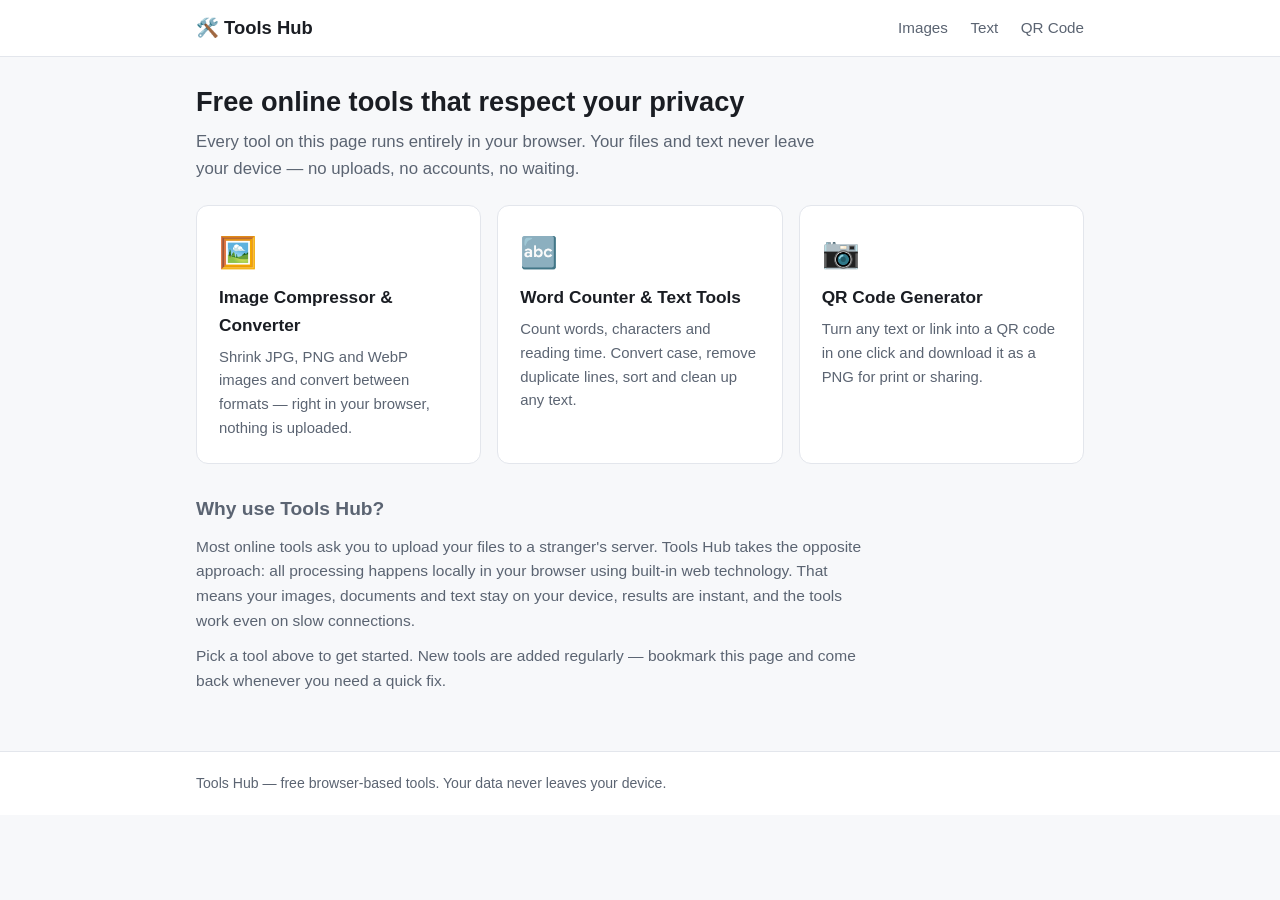
==== index.html @ 61211e78 "Tools Hub batch 1: image compressor, word counter, QR generator" ====
<!DOCTYPE html>
<html lang="en">
<head>
<meta charset="UTF-8">
<meta name="viewport" content="width=device-width, initial-scale=1.0">
<title>Tools Hub — Free Online Tools: Image Compressor, Word Counter, QR Generator</title>
<meta name="description" content="Free, fast online tools that run 100% in your browser: compress and convert images, count words and clean up text, and generate QR codes. No uploads, no sign-up.">
<link rel="stylesheet" href="style.css">
</head>
<body>
<header class="site"><div class="wrap">
  <a class="logo" href="index.html">🛠️ Tools Hub</a>
  <nav>
    <a href="image-compressor.html">Images</a>
    <a href="word-counter.html">Text</a>
    <a href="qr-generator.html">QR Code</a>
  </nav>
</div></header>
<main><div class="wrap">
  <h1>Free online tools that respect your privacy</h1>
  <p class="lede">Every tool on this page runs entirely in your browser. Your files and text never leave your device — no uploads, no accounts, no waiting.</p>

  <div class="grid">
    <a class="tool-card" href="image-compressor.html">
      <span class="icon">🖼️</span>
      <h3>Image Compressor &amp; Converter</h3>
      <p>Shrink JPG, PNG and WebP images and convert between formats — right in your browser, nothing is uploaded.</p>
    </a>
    <a class="tool-card" href="word-counter.html">
      <span class="icon">🔤</span>
      <h3>Word Counter &amp; Text Tools</h3>
      <p>Count words, characters and reading time. Convert case, remove duplicate lines, sort and clean up any text.</p>
    </a>
    <a class="tool-card" href="qr-generator.html">
      <span class="icon">📷</span>
      <h3>QR Code Generator</h3>
      <p>Turn any text or link into a QR code in one click and download it as a PNG for print or sharing.</p>
    </a>
  </div>

  <section class="about">
    <h2>Why use Tools Hub?</h2>
    <p>Most online tools ask you to upload your files to a stranger's server. Tools Hub takes the opposite approach: all processing happens locally in your browser using built-in web technology. That means your images, documents and text stay on your device, results are instant, and the tools work even on slow connections.</p>
    <p>Pick a tool above to get started. New tools are added regularly — bookmark this page and come back whenever you need a quick fix.</p>
  </section>
</div></main>
<footer class="site"><div class="wrap">Tools Hub — free browser-based tools. Your data never leaves your device.</div></footer>
</body>
</html>
---- style.css ----
:root{
  --bg:#f7f8fa; --card:#ffffff; --text:#1a1d23; --muted:#5b6472;
  --accent:#2563eb; --accent-dark:#1d4ed8; --border:#e3e6ec;
  --ok:#15803d; --radius:12px;
}
*{box-sizing:border-box;margin:0;padding:0}
body{font-family:-apple-system,BlinkMacSystemFont,"Segoe UI",Roboto,Helvetica,Arial,sans-serif;background:var(--bg);color:var(--text);line-height:1.6}
a{color:var(--accent);text-decoration:none}
a:hover{text-decoration:underline}
header.site{background:var(--card);border-bottom:1px solid var(--border)}
.wrap{max-width:920px;margin:0 auto;padding:0 16px}
header.site .wrap{display:flex;align-items:center;justify-content:space-between;height:56px}
.logo{font-weight:700;font-size:1.15rem;color:var(--text)}
.logo:hover{text-decoration:none}
nav a{margin-left:18px;font-size:.95rem;color:var(--muted)}
nav a:hover{color:var(--accent)}
main{padding:28px 0 48px}
h1{font-size:1.7rem;line-height:1.25;margin-bottom:10px}
h2{font-size:1.2rem;margin:26px 0 10px}
p.lede{color:var(--muted);font-size:1.05rem;max-width:640px}
.card{background:var(--card);border:1px solid var(--border);border-radius:var(--radius);padding:20px;margin-top:18px}
.grid{display:grid;grid-template-columns:repeat(auto-fit,minmax(240px,1fr));gap:16px;margin-top:22px}
.tool-card{background:var(--card);border:1px solid var(--border);border-radius:var(--radius);padding:22px;display:block;color:var(--text)}
.tool-card:hover{border-color:var(--accent);text-decoration:none}
.tool-card .icon{font-size:1.9rem;display:block;margin-bottom:8px}
.tool-card h3{font-size:1.08rem;margin-bottom:6px}
.tool-card p{color:var(--muted);font-size:.93rem}
label{display:block;font-weight:600;font-size:.92rem;margin:14px 0 6px}
input[type=text],input[type=url],textarea,select{width:100%;padding:10px 12px;border:1px solid var(--border);border-radius:8px;font:inherit;background:#fff;color:var(--text)}
textarea{min-height:170px;resize:vertical}
input[type=range]{width:100%}
.btn{display:inline-block;background:var(--accent);color:#fff;border:none;padding:10px 20px;border-radius:8px;font:inherit;font-weight:600;cursor:pointer;margin-top:14px}
.btn:hover{background:var(--accent-dark)}
.btn.secondary{background:#eef1f6;color:var(--text)}
.btn.secondary:hover{background:#e0e5ee}
.btnrow{display:flex;flex-wrap:wrap;gap:8px}
.btnrow .btn{margin-top:10px}
.stats{display:grid;grid-template-columns:repeat(auto-fit,minmax(120px,1fr));gap:10px;margin-top:6px}
.stat{background:#f1f4f9;border-radius:8px;padding:12px;text-align:center}
.stat b{display:block;font-size:1.35rem}
.stat span{color:var(--muted);font-size:.82rem}
.drop{border:2px dashed var(--border);border-radius:var(--radius);padding:34px 16px;text-align:center;color:var(--muted);cursor:pointer;margin-top:14px}
.drop:hover,.drop.over{border-color:var(--accent);color:var(--accent)}
.result{margin-top:16px}
.result img{max-width:100%;border:1px solid var(--border);border-radius:8px}
.meta{color:var(--muted);font-size:.9rem;margin-top:8px}
.ok{color:var(--ok);font-weight:600}
footer.site{border-top:1px solid var(--border);background:var(--card);padding:20px 0;color:var(--muted);font-size:.88rem}
section.about{margin-top:30px;color:var(--muted);font-size:.97rem;max-width:680px}
section.about p{margin-bottom:10px}
#qrcode{display:flex;justify-content:center;padding:14px;background:#fff}
#qrcode img,#qrcode canvas{max-width:100%}
@media (max-width:560px){h1{font-size:1.4rem}nav a{margin-left:12px}}
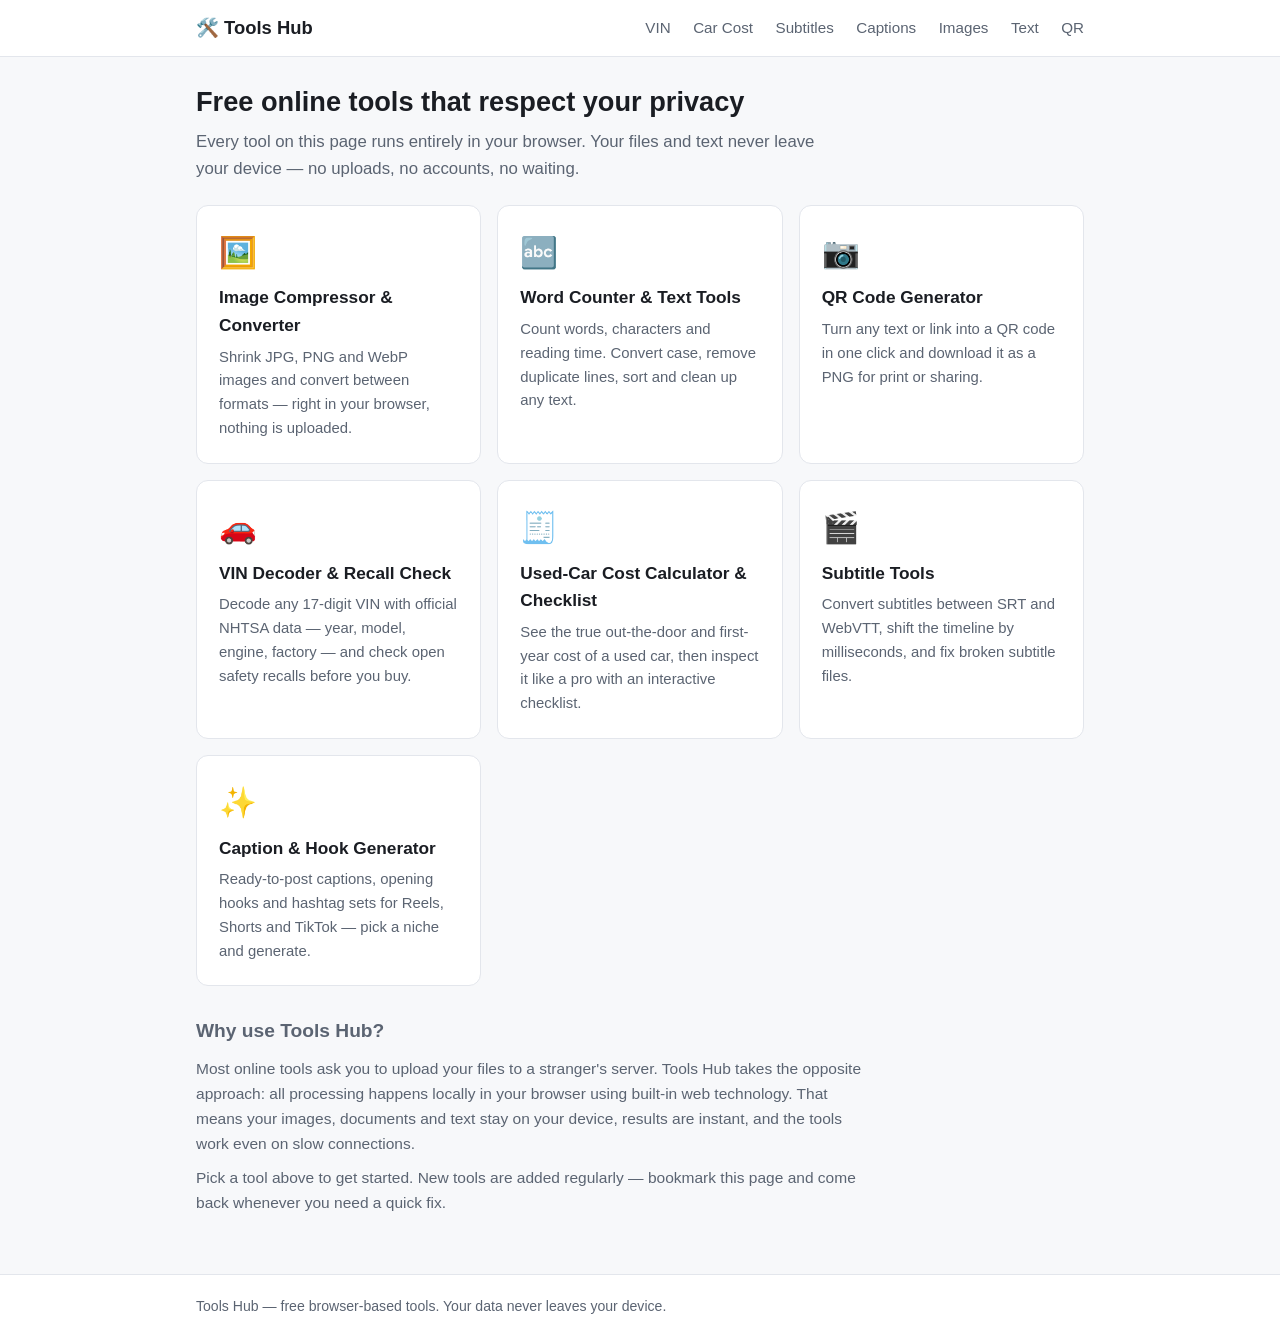
==== commit 411e3a93: "Add first-tier tools: VIN decoder + recalls, used-car cost calculator + inspection checklist, subtit" ====
--- a/index.html
+++ b/index.html
@@ -3,17 +3,21 @@
 <head>
 <meta charset="UTF-8">
 <meta name="viewport" content="width=device-width, initial-scale=1.0">
-<title>Tools Hub — Free Online Tools: Image Compressor, Word Counter, QR Generator</title>
-<meta name="description" content="Free, fast online tools that run 100% in your browser: compress and convert images, count words and clean up text, and generate QR codes. No uploads, no sign-up.">
+<title>Tools Hub — Free Online Tools: VIN Decoder, Car Cost Calculator, Subtitle Converter, Captions &amp; More</title>
+<meta name="description" content="Free, fast online tools that run in your browser: decode a VIN and check recalls, calculate the true cost of a used car, convert SRT/VTT subtitles, generate captions and hooks, compress images, count words and make QR codes. No sign-up.">
 <link rel="stylesheet" href="style.css">
 </head>
 <body>
 <header class="site"><div class="wrap">
   <a class="logo" href="index.html">🛠️ Tools Hub</a>
   <nav>
+    <a href="vin-decoder.html">VIN</a>
+    <a href="used-car-cost.html">Car Cost</a>
+    <a href="subtitle-tools.html">Subtitles</a>
+    <a href="caption-generator.html">Captions</a>
     <a href="image-compressor.html">Images</a>
     <a href="word-counter.html">Text</a>
-    <a href="qr-generator.html">QR Code</a>
+    <a href="qr-generator.html">QR</a>
   </nav>
 </div></header>
 <main><div class="wrap">
@@ -36,6 +40,26 @@
       <h3>QR Code Generator</h3>
       <p>Turn any text or link into a QR code in one click and download it as a PNG for print or sharing.</p>
     </a>
+    <a class="tool-card" href="vin-decoder.html">
+      <span class="icon">🚗</span>
+      <h3>VIN Decoder &amp; Recall Check</h3>
+      <p>Decode any 17-digit VIN with official NHTSA data — year, model, engine, factory — and check open safety recalls before you buy.</p>
+    </a>
+    <a class="tool-card" href="used-car-cost.html">
+      <span class="icon">🧾</span>
+      <h3>Used-Car Cost Calculator &amp; Checklist</h3>
+      <p>See the true out-the-door and first-year cost of a used car, then inspect it like a pro with an interactive checklist.</p>
+    </a>
+    <a class="tool-card" href="subtitle-tools.html">
+      <span class="icon">🎬</span>
+      <h3>Subtitle Tools</h3>
+      <p>Convert subtitles between SRT and WebVTT, shift the timeline by milliseconds, and fix broken subtitle files.</p>
+    </a>
+    <a class="tool-card" href="caption-generator.html">
+      <span class="icon">✨</span>
+      <h3>Caption &amp; Hook Generator</h3>
+      <p>Ready-to-post captions, opening hooks and hashtag sets for Reels, Shorts and TikTok — pick a niche and generate.</p>
+    </a>
   </div>
 
   <section class="about">
--- a/style.css
+++ b/style.css
@@ -26,7 +26,7 @@
 .tool-card h3{font-size:1.08rem;margin-bottom:6px}
 .tool-card p{color:var(--muted);font-size:.93rem}
 label{display:block;font-weight:600;font-size:.92rem;margin:14px 0 6px}
-input[type=text],input[type=url],textarea,select{width:100%;padding:10px 12px;border:1px solid var(--border);border-radius:8px;font:inherit;background:#fff;color:var(--text)}
+input[type=text],input[type=url],input[type=number],textarea,select{width:100%;padding:10px 12px;border:1px solid var(--border);border-radius:8px;font:inherit;background:#fff;color:var(--text)}
 textarea{min-height:170px;resize:vertical}
 input[type=range]{width:100%}
 .btn{display:inline-block;background:var(--accent);color:#fff;border:none;padding:10px 20px;border-radius:8px;font:inherit;font-weight:600;cursor:pointer;margin-top:14px}
@@ -51,3 +51,21 @@
 #qrcode{display:flex;justify-content:center;padding:14px;background:#fff}
 #qrcode img,#qrcode canvas{max-width:100%}
 @media (max-width:560px){h1{font-size:1.4rem}nav a{margin-left:12px}}
+header.site nav{white-space:nowrap;overflow-x:auto;scrollbar-width:none}
+header.site nav::-webkit-scrollbar{display:none}
+.kv{width:100%;border-collapse:collapse;margin-top:6px}
+.kv th,.kv td{padding:8px 10px;border-bottom:1px solid var(--border);text-align:left;font-size:.95rem;vertical-align:top}
+.kv th{width:38%;color:var(--muted);font-weight:600}
+.err{color:#b91c1c;font-weight:600;margin-top:10px}
+.recall{border:1px solid var(--border);border-radius:8px;padding:14px;margin-top:10px}
+.recall h4{font-size:1rem;margin-bottom:4px}
+.warn{color:#b91c1c;font-weight:700}
+.check{display:flex;gap:10px;align-items:flex-start;padding:7px 0;border-bottom:1px solid #eef1f6;cursor:pointer}
+.check input{margin-top:5px;width:17px;height:17px;flex:none;cursor:pointer}
+.check.done span{color:var(--muted);text-decoration:line-through}
+.progress{height:10px;background:#eef1f6;border-radius:6px;overflow:hidden;margin-top:8px}
+.progress i{display:block;height:100%;background:var(--ok);width:0;transition:width .25s}
+.outbox{background:#f8fafc;border:1px solid var(--border);border-radius:8px;padding:14px;margin-top:10px;white-space:pre-wrap;word-break:break-word}
+.grid2{display:grid;grid-template-columns:1fr 1fr;gap:4px 16px}
+@media (max-width:560px){.grid2{grid-template-columns:1fr}}
+.pill{display:inline-block;background:#eef1f6;border-radius:999px;padding:2px 10px;font-size:.8rem;color:var(--muted);margin-left:8px}
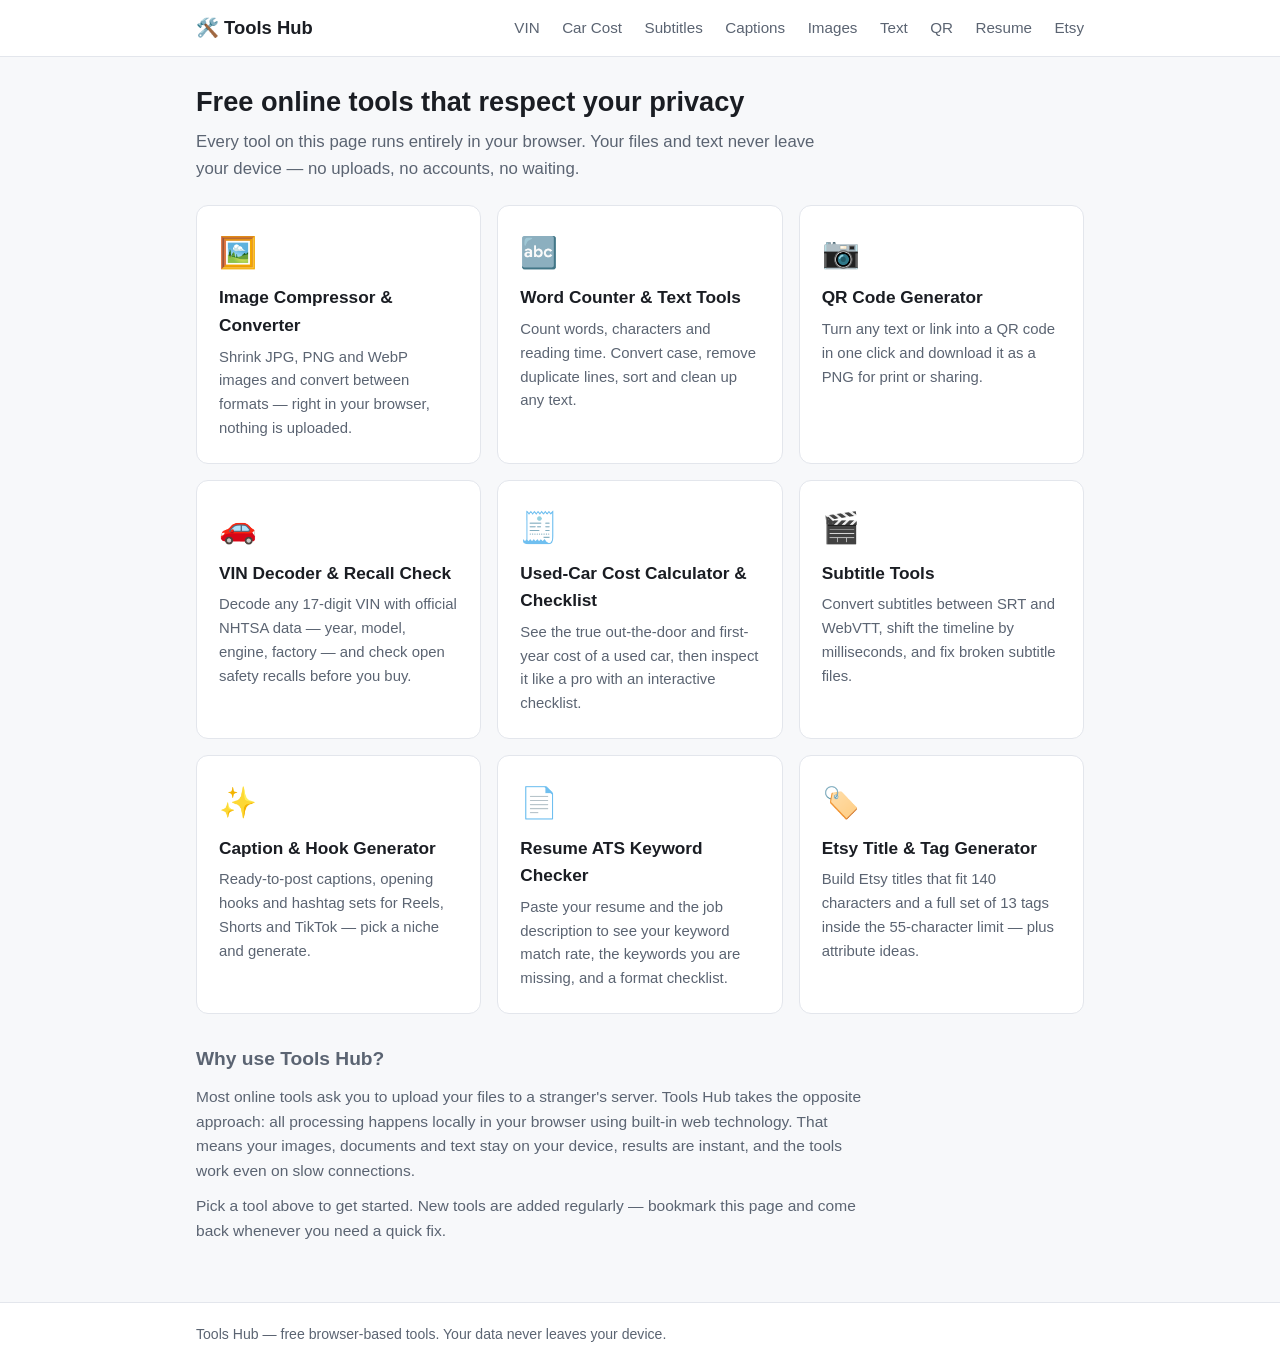
==== commit 571aea26: "Add tier-2 tools: resume ATS keyword checker, Etsy title & tag generator; unify nav across site" ====
--- a/index.html
+++ b/index.html
@@ -4,7 +4,7 @@
 <meta charset="UTF-8">
 <meta name="viewport" content="width=device-width, initial-scale=1.0">
 <title>Tools Hub — Free Online Tools: VIN Decoder, Car Cost Calculator, Subtitle Converter, Captions &amp; More</title>
-<meta name="description" content="Free, fast online tools that run in your browser: decode a VIN and check recalls, calculate the true cost of a used car, convert SRT/VTT subtitles, generate captions and hooks, compress images, count words and make QR codes. No sign-up.">
+<meta name="description" content="Free, fast online tools that run in your browser: decode a VIN and check recalls, calculate the true cost of a used car, convert SRT/VTT subtitles, generate captions and hooks, check a resume against a job description, generate Etsy titles and tags, compress images, count words and make QR codes. No sign-up.">
 <link rel="stylesheet" href="style.css">
 </head>
 <body>
@@ -18,6 +18,8 @@
     <a href="image-compressor.html">Images</a>
     <a href="word-counter.html">Text</a>
     <a href="qr-generator.html">QR</a>
+    <a href="resume-ats-checker.html">Resume</a>
+    <a href="etsy-title-generator.html">Etsy</a>
   </nav>
 </div></header>
 <main><div class="wrap">
@@ -60,6 +62,16 @@
       <h3>Caption &amp; Hook Generator</h3>
       <p>Ready-to-post captions, opening hooks and hashtag sets for Reels, Shorts and TikTok — pick a niche and generate.</p>
     </a>
+    <a class="tool-card" href="resume-ats-checker.html">
+      <span class="icon">📄</span>
+      <h3>Resume ATS Keyword Checker</h3>
+      <p>Paste your resume and the job description to see your keyword match rate, the keywords you are missing, and a format checklist.</p>
+    </a>
+    <a class="tool-card" href="etsy-title-generator.html">
+      <span class="icon">🏷️</span>
+      <h3>Etsy Title &amp; Tag Generator</h3>
+      <p>Build Etsy titles that fit 140 characters and a full set of 13 tags inside the 55-character limit — plus attribute ideas.</p>
+    </a>
   </div>
 
   <section class="about">
--- a/style.css
+++ b/style.css
@@ -69,3 +69,6 @@
 .grid2{display:grid;grid-template-columns:1fr 1fr;gap:4px 16px}
 @media (max-width:560px){.grid2{grid-template-columns:1fr}}
 .pill{display:inline-block;background:#eef1f6;border-radius:999px;padding:2px 10px;font-size:.8rem;color:var(--muted);margin-left:8px}
+.chip{display:inline-block;background:#eef1f6;border-radius:999px;padding:3px 11px;font-size:.85rem;margin:0 6px 6px 0;color:var(--text)}
+.chip.hit{background:#f0fdf4;color:#15803d}
+.chip.miss{background:#fef2f2;color:#b91c1c}
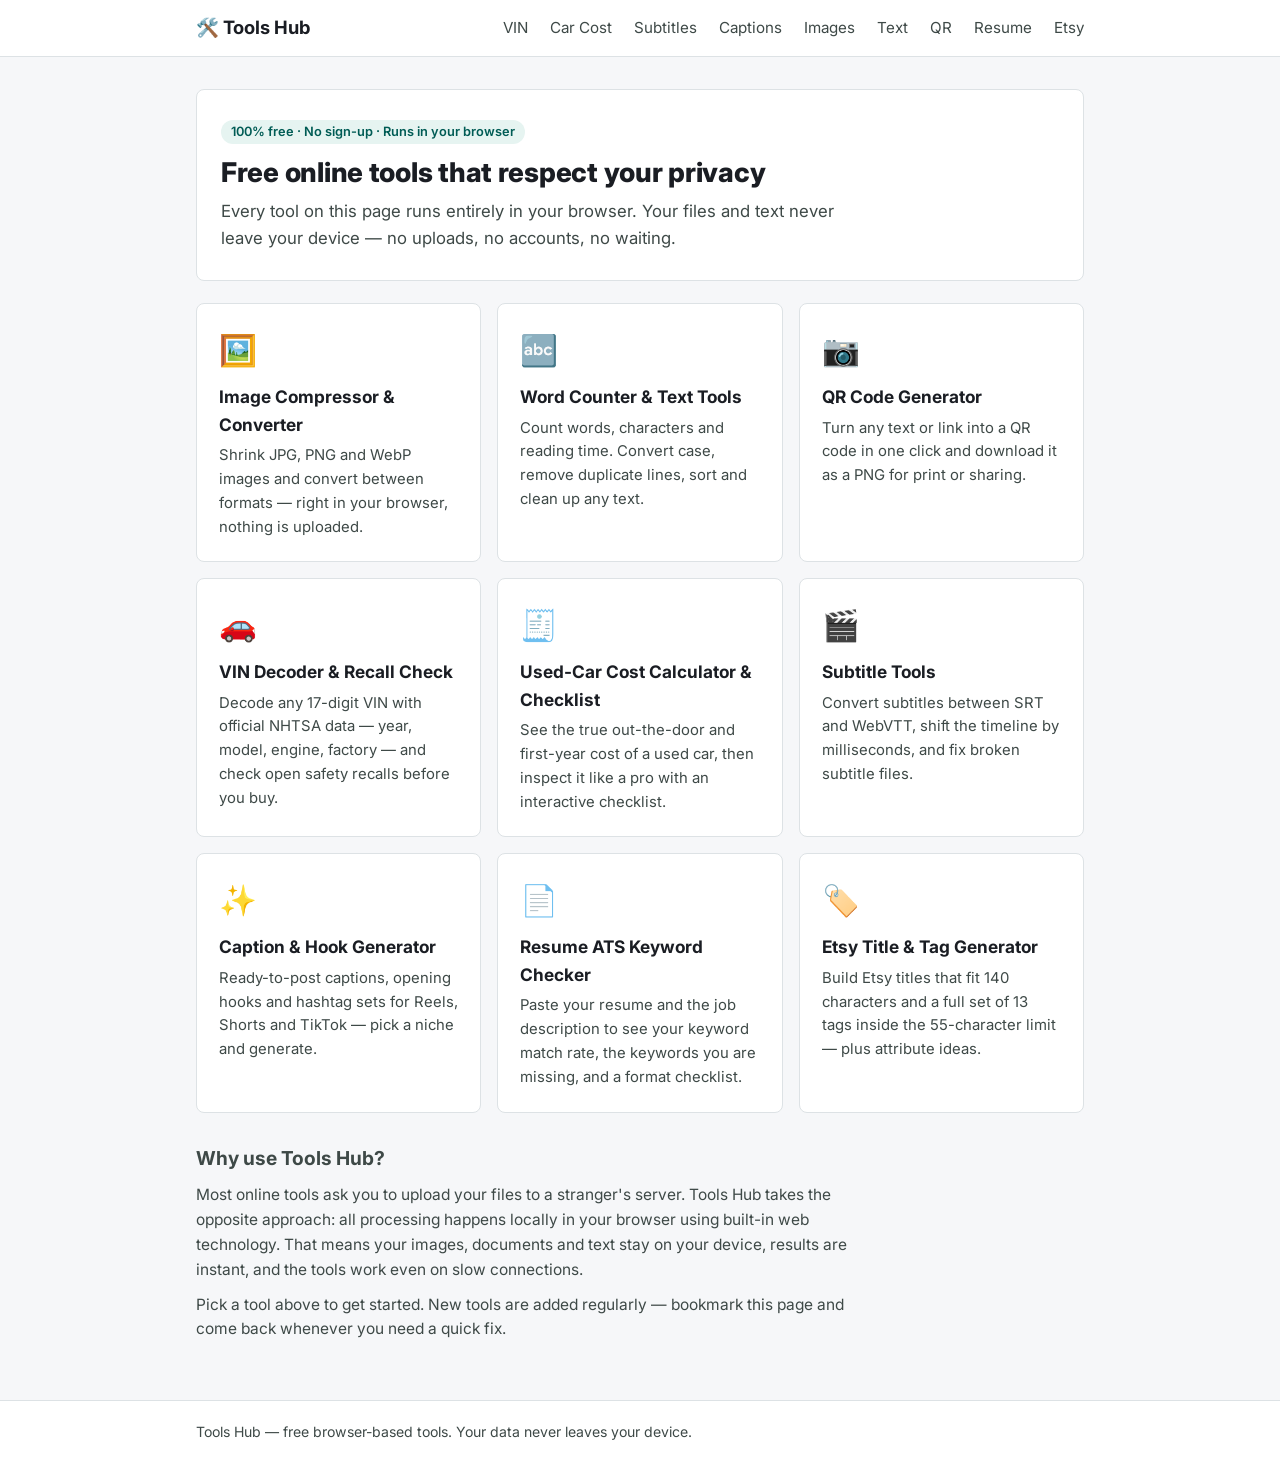
==== commit 58556695: "Restyle site to Stitch design system (deep teal, Inter, 8px radius); hero card on homepage" ====
--- a/index.html
+++ b/index.html
@@ -23,8 +23,11 @@
   </nav>
 </div></header>
 <main><div class="wrap">
-  <h1>Free online tools that respect your privacy</h1>
-  <p class="lede">Every tool on this page runs entirely in your browser. Your files and text never leave your device — no uploads, no accounts, no waiting.</p>
+  <div class="hero">
+    <span class="pill">100% free · No sign-up · Runs in your browser</span>
+    <h1>Free online tools that respect your privacy</h1>
+    <p class="lede">Every tool on this page runs entirely in your browser. Your files and text never leave your device — no uploads, no accounts, no waiting.</p>
+  </div>
 
   <div class="grid">
     <a class="tool-card" href="image-compressor.html">
--- a/style.css
+++ b/style.css
@@ -1,10 +1,11 @@
+@import url('https://fonts.googleapis.com/css2?family=Inter:wght@400;500;600;700;800&display=swap');
 :root{
-  --bg:#f7f8fa; --card:#ffffff; --text:#1a1d23; --muted:#5b6472;
-  --accent:#2563eb; --accent-dark:#1d4ed8; --border:#e3e6ec;
-  --ok:#15803d; --radius:12px;
+  --bg:#f6f7f9; --card:#ffffff; --text:#1a1d23; --muted:#3e4947;
+  --accent:#0f766e; --accent-dark:#005c55; --border:#dde2e5;
+  --ok:#15803d; --radius:8px; --tint:#e6f4f1;
 }
 *{box-sizing:border-box;margin:0;padding:0}
-body{font-family:-apple-system,BlinkMacSystemFont,"Segoe UI",Roboto,Helvetica,Arial,sans-serif;background:var(--bg);color:var(--text);line-height:1.6}
+body{font-family:"Inter",-apple-system,BlinkMacSystemFont,"Segoe UI",Roboto,Helvetica,Arial,sans-serif;background:var(--bg);color:var(--text);line-height:1.6}
 a{color:var(--accent);text-decoration:none}
 a:hover{text-decoration:underline}
 header.site{background:var(--card);border-bottom:1px solid var(--border)}
@@ -15,9 +16,12 @@
 nav a{margin-left:18px;font-size:.95rem;color:var(--muted)}
 nav a:hover{color:var(--accent)}
 main{padding:28px 0 48px}
-h1{font-size:1.7rem;line-height:1.25;margin-bottom:10px}
-h2{font-size:1.2rem;margin:26px 0 10px}
+h1{font-size:1.7rem;line-height:1.25;margin-bottom:10px;font-weight:800;letter-spacing:-.01em}
+h2{font-size:1.2rem;margin:26px 0 10px;font-weight:700}
 p.lede{color:var(--muted);font-size:1.05rem;max-width:640px}
+.hero{background:var(--card);border:1px solid var(--border);border-radius:var(--radius);padding:28px 24px;margin-top:4px}
+.hero h1{margin-bottom:8px}
+.hero .pill{margin-left:0;margin-bottom:12px}
 .card{background:var(--card);border:1px solid var(--border);border-radius:var(--radius);padding:20px;margin-top:18px}
 .grid{display:grid;grid-template-columns:repeat(auto-fit,minmax(240px,1fr));gap:16px;margin-top:22px}
 .tool-card{background:var(--card);border:1px solid var(--border);border-radius:var(--radius);padding:22px;display:block;color:var(--text)}
@@ -27,17 +31,18 @@
 .tool-card p{color:var(--muted);font-size:.93rem}
 label{display:block;font-weight:600;font-size:.92rem;margin:14px 0 6px}
 input[type=text],input[type=url],input[type=number],textarea,select{width:100%;padding:10px 12px;border:1px solid var(--border);border-radius:8px;font:inherit;background:#fff;color:var(--text)}
+input[type=text]:focus,input[type=url]:focus,input[type=number]:focus,textarea:focus,select:focus{border-color:var(--accent);outline:2px solid var(--tint);outline-offset:0}
 textarea{min-height:170px;resize:vertical}
-input[type=range]{width:100%}
+input[type=range]{width:100%;accent-color:var(--accent)}
 .btn{display:inline-block;background:var(--accent);color:#fff;border:none;padding:10px 20px;border-radius:8px;font:inherit;font-weight:600;cursor:pointer;margin-top:14px}
 .btn:hover{background:var(--accent-dark)}
-.btn.secondary{background:#eef1f6;color:var(--text)}
-.btn.secondary:hover{background:#e0e5ee}
+.btn.secondary{background:var(--tint);color:var(--accent-dark)}
+.btn.secondary:hover{background:#d3ebe6}
 .btnrow{display:flex;flex-wrap:wrap;gap:8px}
 .btnrow .btn{margin-top:10px}
 .stats{display:grid;grid-template-columns:repeat(auto-fit,minmax(120px,1fr));gap:10px;margin-top:6px}
-.stat{background:#f1f4f9;border-radius:8px;padding:12px;text-align:center}
-.stat b{display:block;font-size:1.35rem}
+.stat{background:var(--tint);border-radius:8px;padding:12px;text-align:center}
+.stat b{display:block;font-size:1.35rem;color:var(--accent-dark)}
 .stat span{color:var(--muted);font-size:.82rem}
 .drop{border:2px dashed var(--border);border-radius:var(--radius);padding:34px 16px;text-align:center;color:var(--muted);cursor:pointer;margin-top:14px}
 .drop:hover,.drop.over{border-color:var(--accent);color:var(--accent)}
@@ -56,19 +61,19 @@
 .kv{width:100%;border-collapse:collapse;margin-top:6px}
 .kv th,.kv td{padding:8px 10px;border-bottom:1px solid var(--border);text-align:left;font-size:.95rem;vertical-align:top}
 .kv th{width:38%;color:var(--muted);font-weight:600}
-.err{color:#b91c1c;font-weight:600;margin-top:10px}
+.err{color:#ba1a1a;font-weight:600;margin-top:10px}
 .recall{border:1px solid var(--border);border-radius:8px;padding:14px;margin-top:10px}
 .recall h4{font-size:1rem;margin-bottom:4px}
-.warn{color:#b91c1c;font-weight:700}
+.warn{color:#ba1a1a;font-weight:700}
 .check{display:flex;gap:10px;align-items:flex-start;padding:7px 0;border-bottom:1px solid #eef1f6;cursor:pointer}
-.check input{margin-top:5px;width:17px;height:17px;flex:none;cursor:pointer}
+.check input{margin-top:5px;width:17px;height:17px;flex:none;cursor:pointer;accent-color:var(--accent)}
 .check.done span{color:var(--muted);text-decoration:line-through}
-.progress{height:10px;background:#eef1f6;border-radius:6px;overflow:hidden;margin-top:8px}
-.progress i{display:block;height:100%;background:var(--ok);width:0;transition:width .25s}
+.progress{height:10px;background:var(--tint);border-radius:6px;overflow:hidden;margin-top:8px}
+.progress i{display:block;height:100%;background:var(--accent);width:0;transition:width .25s}
 .outbox{background:#f8fafc;border:1px solid var(--border);border-radius:8px;padding:14px;margin-top:10px;white-space:pre-wrap;word-break:break-word}
 .grid2{display:grid;grid-template-columns:1fr 1fr;gap:4px 16px}
 @media (max-width:560px){.grid2{grid-template-columns:1fr}}
-.pill{display:inline-block;background:#eef1f6;border-radius:999px;padding:2px 10px;font-size:.8rem;color:var(--muted);margin-left:8px}
+.pill{display:inline-block;background:var(--tint);border-radius:999px;padding:2px 10px;font-size:.8rem;color:var(--accent-dark);font-weight:600;margin-left:8px}
 .chip{display:inline-block;background:#eef1f6;border-radius:999px;padding:3px 11px;font-size:.85rem;margin:0 6px 6px 0;color:var(--text)}
-.chip.hit{background:#f0fdf4;color:#15803d}
-.chip.miss{background:#fef2f2;color:#b91c1c}
+.chip.hit{background:var(--tint);color:var(--accent-dark)}
+.chip.miss{background:#fef2f2;color:#ba1a1a}
